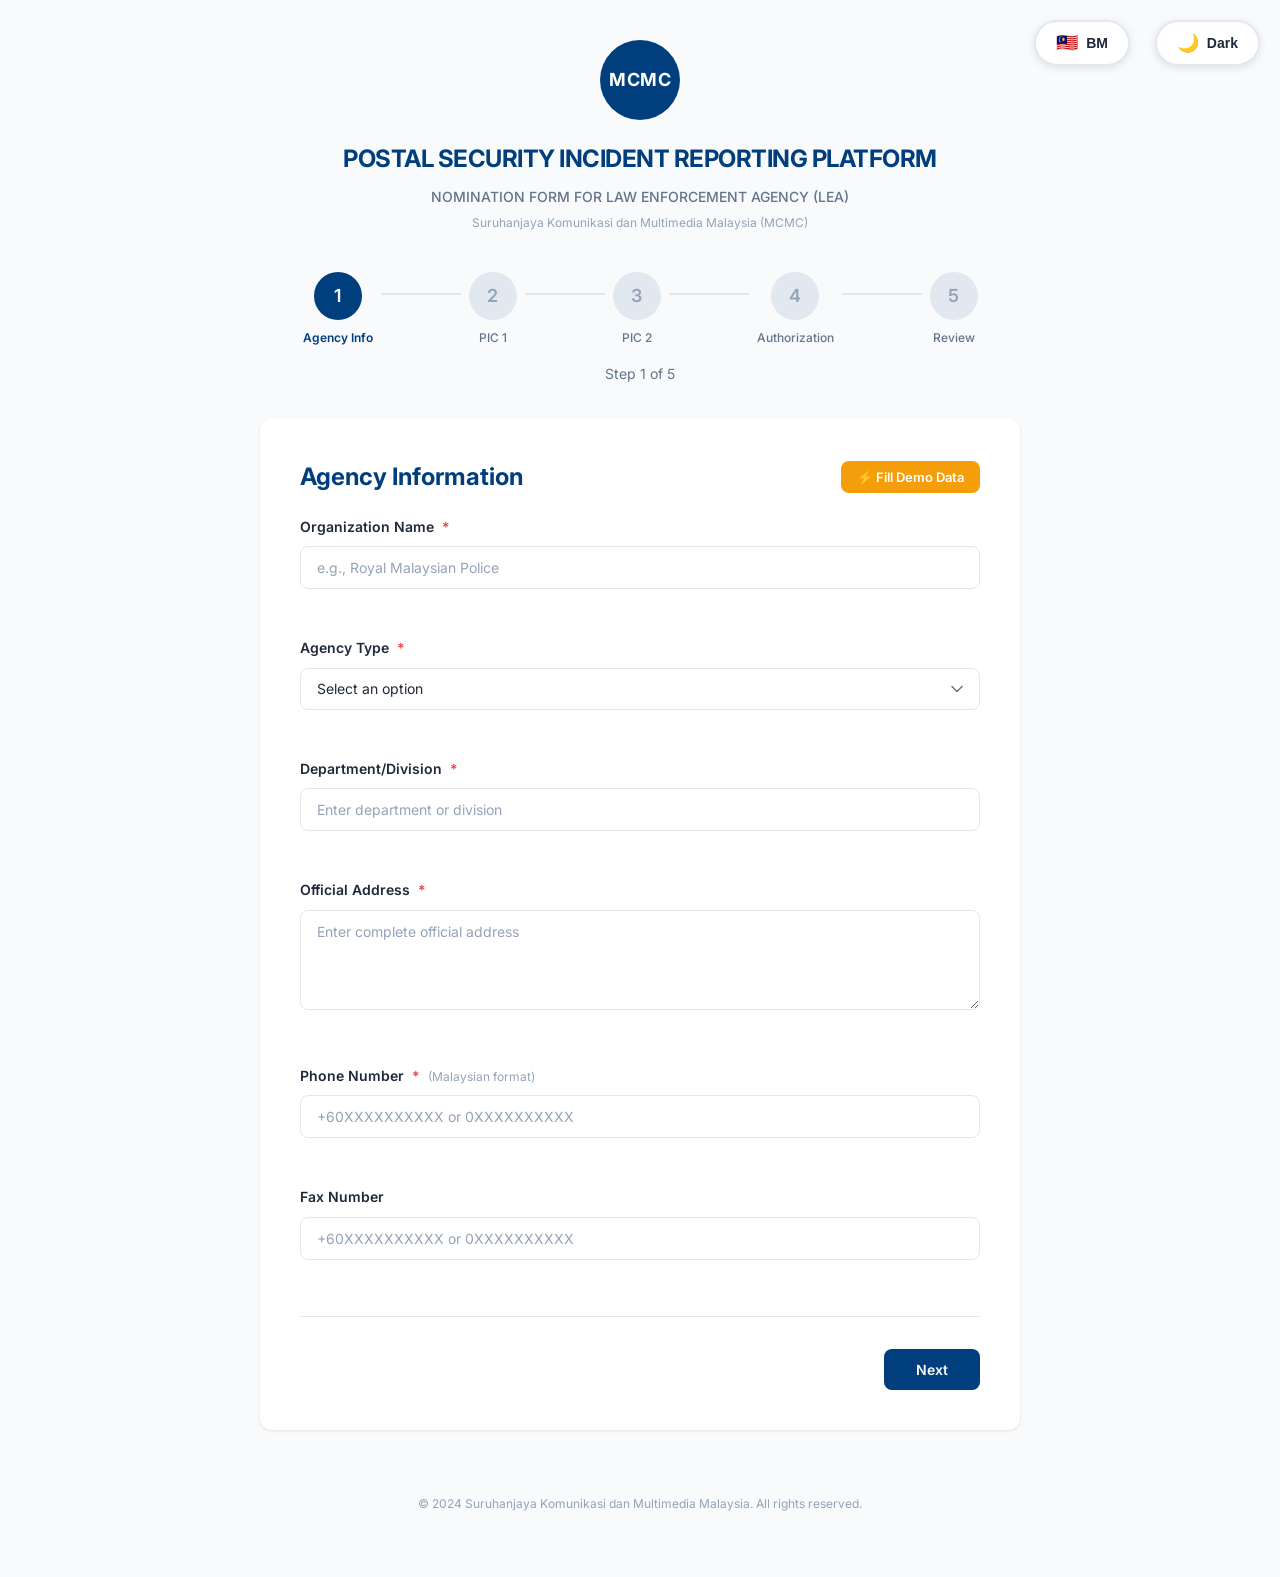
==== public/index.html @ 604d8a55 "Initial commit - LEA Nomination Form for MCMC" ====
<!DOCTYPE html>
<html lang="en">
<head>
    <meta charset="UTF-8">
    <meta name="viewport" content="width=device-width, initial-scale=1.0">
    <meta http-equiv="refresh" content="0; url=agency.html">
    <title>PSIRP LEA Nomination Form - MCMC</title>
    <link rel="stylesheet" href="css/nomination.css">
</head>
<body>
    <div style="display: flex; justify-content: center; align-items: center; height: 100vh; flex-direction: column;">
        <div style="width: 80px; height: 80px; background-color: #003E7E; color: white; border-radius: 50%; display: flex; align-items: center; justify-content: center; font-weight: 700; font-size: 18px; letter-spacing: 0.5px;">MCMC</div>
        <h1 style="margin-top: 20px; color: #003E7E;">Loading...</h1>
        <p>If you are not redirected automatically, <a href="agency.html" style="color: #003E7E; font-weight: 600;">click here</a>.</p>
    </div>
</body>
</html>
---- public/css/nomination.css ----
/* ===========================
   CSS Reset & Base Styles
   =========================== */
* {
    margin: 0;
    padding: 0;
    box-sizing: border-box;
}

:root {
    /* Light Mode Colors */
    --primary-blue: #003E7E;
    --primary-blue-dark: #002952;
    --secondary-blue: #F0F4F8;
    --success-green: #10B981;
    --warning-orange: #F59E0B;
    --error-red: #EF4444;
    --text-dark: #1E293B;
    --text-gray: #64748B;
    --text-light: #94A3B8;
    --border-gray: #E2E8F0;
    --bg-light: #F8FAFC;
    --white: #FFFFFF;
    --card-bg: #FFFFFF;
    --input-bg: #FFFFFF;
    --shadow: rgba(0, 0, 0, 0.1);
    --badge-bg: #FEF3C7;
    --info-box-bg: #EFF6FF;
}

[data-theme="dark"] {
    /* Dark Mode Colors */
    --primary-blue: #3B82F6;
    --primary-blue-dark: #2563EB;
    --secondary-blue: #1E293B;
    --success-green: #10B981;
    --warning-orange: #F59E0B;
    --error-red: #EF4444;
    --text-dark: #F1F5F9;
    --text-gray: #CBD5E1;
    --text-light: #94A3B8;
    --border-gray: #334155;
    --bg-light: #0F172A;
    --white: #1E293B;
    --card-bg: #1E293B;
    --input-bg: #0F172A;
    --shadow: rgba(0, 0, 0, 0.5);
    --badge-bg: #78350F;
    --info-box-bg: #1E3A5F;
}

body {
    font-family: 'Inter', -apple-system, BlinkMacSystemFont, 'Segoe UI', Roboto, Oxygen, Ubuntu, Cantarell, sans-serif;
    background-color: var(--bg-light);
    color: var(--text-dark);
    line-height: 1.6;
    font-size: 16px;
    transition: background-color 0.3s ease, color 0.3s ease;
}

/* ===========================
   Container & Layout
   =========================== */
.container {
    max-width: 800px;
    margin: 0 auto;
    padding: 40px 20px;
}

/* ===========================
   Header
   =========================== */
.header {
    text-align: center;
    margin-bottom: 40px;
}

.logo {
    margin-bottom: 20px;
    display: flex;
    align-items: center;
    justify-content: center;
}

.logo-circle {
    width: 80px;
    height: 80px;
    background-color: var(--primary-blue);
    color: var(--white);
    border-radius: 50%;
    display: inline-flex;
    align-items: center;
    justify-content: center;
    font-weight: 700;
    font-size: 18px;
    letter-spacing: 0.5px;
}

.main-title {
    font-size: 24px;
    font-weight: 700;
    color: var(--primary-blue);
    margin-bottom: 8px;
    letter-spacing: -0.5px;
}

.sub-title {
    font-size: 14px;
    color: var(--text-gray);
    margin-bottom: 4px;
    font-weight: 500;
}

.organization {
    font-size: 12px;
    color: var(--text-light);
}

/* ===========================
   Progress Stepper
   =========================== */
.progress-stepper {
    display: flex;
    align-items: center;
    justify-content: center;
    margin-bottom: 16px;
    padding: 0 20px;
}

.step {
    display: flex;
    flex-direction: column;
    align-items: center;
    position: relative;
}

.step-circle {
    width: 48px;
    height: 48px;
    border-radius: 50%;
    background-color: var(--border-gray);
    color: var(--text-light);
    display: flex;
    align-items: center;
    justify-content: center;
    font-weight: 600;
    font-size: 18px;
    transition: all 0.3s ease;
    z-index: 2;
}

.step.active .step-circle {
    background-color: var(--primary-blue);
    color: white;
}

.step.completed .step-circle {
    background-color: var(--success-green);
    color: white;
}

.step-label {
    font-size: 12px;
    color: var(--text-gray);
    margin-top: 8px;
    font-weight: 500;
}

.step.active .step-label {
    color: var(--primary-blue);
    font-weight: 600;
}

.step-line {
    width: 80px;
    height: 2px;
    background-color: var(--border-gray);
    margin: 0 8px;
    position: relative;
    top: -16px;
}

.step-line.completed {
    background-color: var(--success-green);
}

.step-counter {
    text-align: center;
    font-size: 14px;
    color: var(--text-gray);
    margin-bottom: 32px;
}

/* ===========================
   Form Card
   =========================== */
.main-content {
    margin-bottom: 40px;
}

.form-card {
    background-color: var(--card-bg);
    border-radius: 12px;
    padding: 40px;
    box-shadow: 0 1px 3px var(--shadow);
}

.form-title {
    font-size: 24px;
    font-weight: 700;
    color: var(--primary-blue);
    margin-bottom: 8px;
}

.form-subtitle {
    font-size: 14px;
    color: var(--text-gray);
    margin-bottom: 32px;
}

.optional-badge {
    display: inline-block;
    background-color: var(--badge-bg);
    color: var(--warning-orange);
    font-size: 12px;
    font-weight: 600;
    padding: 4px 12px;
    border-radius: 6px;
    margin-bottom: 24px;
}

/* ===========================
   Form Elements
   =========================== */
.nomination-form {
    width: 100%;
}

.form-group {
    margin-bottom: 24px;
}

.form-label {
    display: block;
    font-size: 14px;
    font-weight: 600;
    color: var(--text-dark);
    margin-bottom: 8px;
}

.required {
    color: var(--error-red);
    margin-left: 4px;
}

.hint-text {
    font-weight: 400;
    color: var(--text-light);
    font-size: 12px;
    margin-left: 4px;
}

.form-input,
.form-select,
.form-textarea {
    width: 100%;
    padding: 12px 16px;
    font-size: 14px;
    color: var(--text-dark);
    background-color: var(--input-bg);
    border: 1.5px solid var(--border-gray);
    border-radius: 8px;
    transition: all 0.2s ease;
    font-family: inherit;
}

.form-input:focus,
.form-select:focus,
.form-textarea:focus {
    outline: none;
    border-color: var(--primary-blue);
    box-shadow: 0 0 0 3px rgba(0, 62, 126, 0.1);
}

.form-input::placeholder,
.form-textarea::placeholder {
    color: var(--text-light);
}

.form-textarea {
    resize: vertical;
    min-height: 100px;
}

.form-select {
    cursor: pointer;
    appearance: none;
    background-image: url("data:image/svg+xml,%3Csvg width='12' height='8' viewBox='0 0 12 8' fill='none' xmlns='http://www.w3.org/2000/svg'%3E%3Cpath d='M1 1.5L6 6.5L11 1.5' stroke='%2364748B' stroke-width='1.5' stroke-linecap='round' stroke-linejoin='round'/%3E%3C/svg%3E");
    background-repeat: no-repeat;
    background-position: right 16px center;
    padding-right: 40px;
}

.error-message {
    display: block;
    color: var(--error-red);
    font-size: 12px;
    margin-top: 6px;
    min-height: 18px;
}

/* ===========================
   Checkbox
   =========================== */
.checkbox-container {
    display: flex;
    align-items: flex-start;
    cursor: pointer;
    user-select: none;
}

.checkbox-container input[type="checkbox"] {
    width: 20px;
    height: 20px;
    min-width: 20px;
    margin-right: 12px;
    margin-top: 2px;
    cursor: pointer;
    accent-color: var(--primary-blue);
}

.checkbox-label {
    font-size: 14px;
    color: var(--text-dark);
    line-height: 1.5;
}

.declaration-box {
    background-color: var(--secondary-blue);
    padding: 16px;
    border-radius: 8px;
    border-left: 4px solid var(--primary-blue);
}

/* ===========================
   File Upload
   =========================== */
.file-hint {
    font-size: 12px;
    color: var(--text-gray);
    margin-bottom: 8px;
}

.file-upload-area {
    border: 2px dashed var(--border-gray);
    border-radius: 8px;
    padding: 32px;
    text-align: center;
    cursor: pointer;
    transition: all 0.2s ease;
    position: relative;
    background-color: var(--bg-light);
}

.file-upload-area:hover {
    border-color: var(--primary-blue);
    background-color: #F0F4F8;
}

.file-upload-area.file-uploaded {
    border-color: var(--success-green);
    background-color: #F0FDF4;
}

.file-upload-content {
    pointer-events: none;
}

.upload-icon {
    margin-bottom: 12px;
}

.upload-text {
    font-size: 14px;
    color: var(--text-dark);
    font-weight: 500;
    margin-bottom: 4px;
}

.upload-specs {
    font-size: 12px;
    color: var(--text-light);
}

.file-input {
    position: absolute;
    top: 0;
    left: 0;
    width: 100%;
    height: 100%;
    opacity: 0;
    cursor: pointer;
}

.file-name {
    margin-top: 12px;
}

.file-info {
    display: flex;
    align-items: center;
    gap: 12px;
    background-color: var(--white);
    padding: 12px 16px;
    border-radius: 8px;
    border: 1px solid var(--border-gray);
}

.file-icon {
    font-size: 20px;
}

.remove-file {
    margin-left: auto;
    background: none;
    border: none;
    color: var(--text-light);
    font-size: 18px;
    cursor: pointer;
    padding: 4px 8px;
    transition: color 0.2s ease;
}

.remove-file:hover {
    color: var(--error-red);
}

/* ===========================
   Review Section
   =========================== */
.review-section {
    background-color: var(--bg-light);
    border-radius: 8px;
    padding: 24px;
    margin-bottom: 24px;
    border: 1px solid var(--border-gray);
}

.review-header {
    display: flex;
    justify-content: space-between;
    align-items: center;
    margin-bottom: 20px;
}

.review-title {
    font-size: 18px;
    font-weight: 700;
    color: var(--primary-blue);
}

.btn-edit {
    display: flex;
    align-items: center;
    gap: 6px;
    background: none;
    border: none;
    color: var(--primary-blue);
    font-size: 14px;
    font-weight: 600;
    cursor: pointer;
    padding: 8px 12px;
    border-radius: 6px;
    transition: all 0.2s ease;
}

.btn-edit:hover {
    background-color: rgba(0, 62, 126, 0.1);
}

.review-grid {
    display: grid;
    grid-template-columns: repeat(2, 1fr);
    gap: 20px;
}

.review-item {
    display: flex;
    flex-direction: column;
}

.review-item.full-width {
    grid-column: 1 / -1;
}

.review-label {
    font-size: 12px;
    color: var(--text-gray);
    font-weight: 500;
    margin-bottom: 4px;
}

.review-value {
    font-size: 14px;
    color: var(--text-dark);
    font-weight: 600;
}

.terms-section {
    margin-bottom: 20px;
}

/* ===========================
   Buttons
   =========================== */
.form-actions {
    display: flex;
    justify-content: space-between;
    gap: 16px;
    margin-top: 32px;
    padding-top: 32px;
    border-top: 1px solid var(--border-gray);
}

.btn {
    padding: 12px 32px;
    font-size: 14px;
    font-weight: 600;
    border-radius: 8px;
    border: none;
    cursor: pointer;
    transition: all 0.2s ease;
    display: inline-flex;
    align-items: center;
    gap: 8px;
    font-family: inherit;
}

.btn-primary {
    background-color: var(--primary-blue);
    color: var(--white);
    margin-left: auto;
}

.btn-primary:hover {
    background-color: var(--primary-blue-dark);
    transform: translateY(-1px);
    box-shadow: 0 4px 12px rgba(0, 62, 126, 0.3);
}

.btn-secondary {
    background-color: var(--white);
    color: var(--text-dark);
    border: 1.5px solid var(--border-gray);
}

.btn-secondary:hover {
    background-color: var(--bg-light);
    border-color: var(--text-gray);
}

/* ===========================
   Success Page
   =========================== */
.success-container {
    background-color: var(--card-bg);
    border-radius: 12px;
    padding: 60px 40px;
    box-shadow: 0 1px 3px var(--shadow);
    text-align: center;
}

.success-icon {
    margin-bottom: 24px;
}

.success-title {
    font-size: 28px;
    font-weight: 700;
    color: var(--text-dark);
    margin-bottom: 8px;
}

.success-subtitle {
    font-size: 14px;
    color: var(--text-gray);
    margin-bottom: 32px;
}

.reference-box {
    background-color: var(--bg-light);
    border: 2px solid var(--border-gray);
    border-radius: 12px;
    padding: 32px;
    margin-bottom: 32px;
}

.reference-label {
    font-size: 14px;
    color: var(--text-gray);
    font-weight: 500;
    margin-bottom: 8px;
}

.reference-number {
    font-size: 32px;
    font-weight: 700;
    color: var(--primary-blue);
    margin-bottom: 8px;
    letter-spacing: 1px;
}

.reference-note {
    font-size: 12px;
    color: var(--text-light);
}

.next-steps-box {
    background-color: var(--info-box-bg);
    border-left: 4px solid var(--primary-blue);
    border-radius: 8px;
    padding: 24px;
    margin-bottom: 32px;
    text-align: left;
}

.next-steps-title {
    font-size: 16px;
    font-weight: 700;
    color: var(--primary-blue);
    margin-bottom: 16px;
}

.next-steps-list {
    list-style: none;
    padding: 0;
}

.next-steps-list li {
    font-size: 14px;
    color: var(--text-dark);
    margin-bottom: 12px;
    padding-left: 24px;
    position: relative;
}

.next-steps-list li:before {
    content: "•";
    position: absolute;
    left: 8px;
    color: var(--primary-blue);
    font-weight: bold;
}

.success-actions {
    display: flex;
    justify-content: center;
    gap: 16px;
    margin-bottom: 32px;
}

.support-info {
    padding-top: 24px;
    border-top: 1px solid var(--border-gray);
}

.support-info p {
    font-size: 13px;
    color: var(--text-gray);
    margin-bottom: 4px;
}

.support-link {
    color: var(--primary-blue);
    text-decoration: none;
    font-weight: 600;
}

.support-link:hover {
    text-decoration: underline;
}

/* ===========================
   Theme Toggle
   =========================== */
.theme-toggle {
    position: fixed;
    top: 20px;
    right: 20px;
    z-index: 1000;
    background-color: var(--card-bg);
    border: 2px solid var(--border-gray);
    border-radius: 50px;
    padding: 10px 20px;
    cursor: pointer;
    display: flex;
    align-items: center;
    gap: 8px;
    font-size: 14px;
    font-weight: 600;
    color: var(--text-dark);
    box-shadow: 0 2px 8px var(--shadow);
    transition: all 0.3s ease;
}

.theme-toggle:hover {
    transform: translateY(-2px);
    box-shadow: 0 4px 12px var(--shadow);
}

.theme-toggle-icon {
    font-size: 18px;
}

/* ===========================
   Language Toggle
   =========================== */
.lang-toggle {
    position: fixed;
    top: 20px;
    right: 150px;
    z-index: 1000;
    background-color: var(--card-bg);
    border: 2px solid var(--border-gray);
    border-radius: 50px;
    padding: 10px 20px;
    cursor: pointer;
    display: flex;
    align-items: center;
    gap: 8px;
    font-size: 14px;
    font-weight: 600;
    color: var(--text-dark);
    box-shadow: 0 2px 8px var(--shadow);
    transition: all 0.3s ease;
}

.lang-toggle:hover {
    transform: translateY(-2px);
    box-shadow: 0 4px 12px var(--shadow);
}

.lang-toggle-flag {
    font-size: 18px;
}

/* ===========================
   Footer
   =========================== */
.footer {
    text-align: center;
    padding: 24px 0;
    color: var(--text-light);
    font-size: 12px;
}

/* ===========================
   Responsive Design
   =========================== */
@media (max-width: 768px) {
    .container {
        padding: 20px 16px;
    }
    
    .form-card,
    .success-container {
        padding: 24px 20px;
    }
    
    .main-title {
        font-size: 20px;
    }
    
    .progress-stepper {
        padding: 0;
    }
    
    .step-line {
        width: 40px;
        margin: 0 4px;
    }
    
    .step-label {
        font-size: 10px;
    }
    
    .review-grid {
        grid-template-columns: 1fr;
    }
    
    .form-actions,
    .success-actions {
        flex-direction: column;
    }
    
    .btn-primary {
        margin-left: 0;
    }
    
    .reference-number {
        font-size: 24px;
    }
}

@media (max-width: 480px) {
    .step-circle {
        width: 40px;
        height: 40px;
        font-size: 16px;
    }
    
    .step-line {
        width: 30px;
    }
    
    .form-title {
        font-size: 20px;
    }
    
    .success-title {
        font-size: 24px;
    }
}
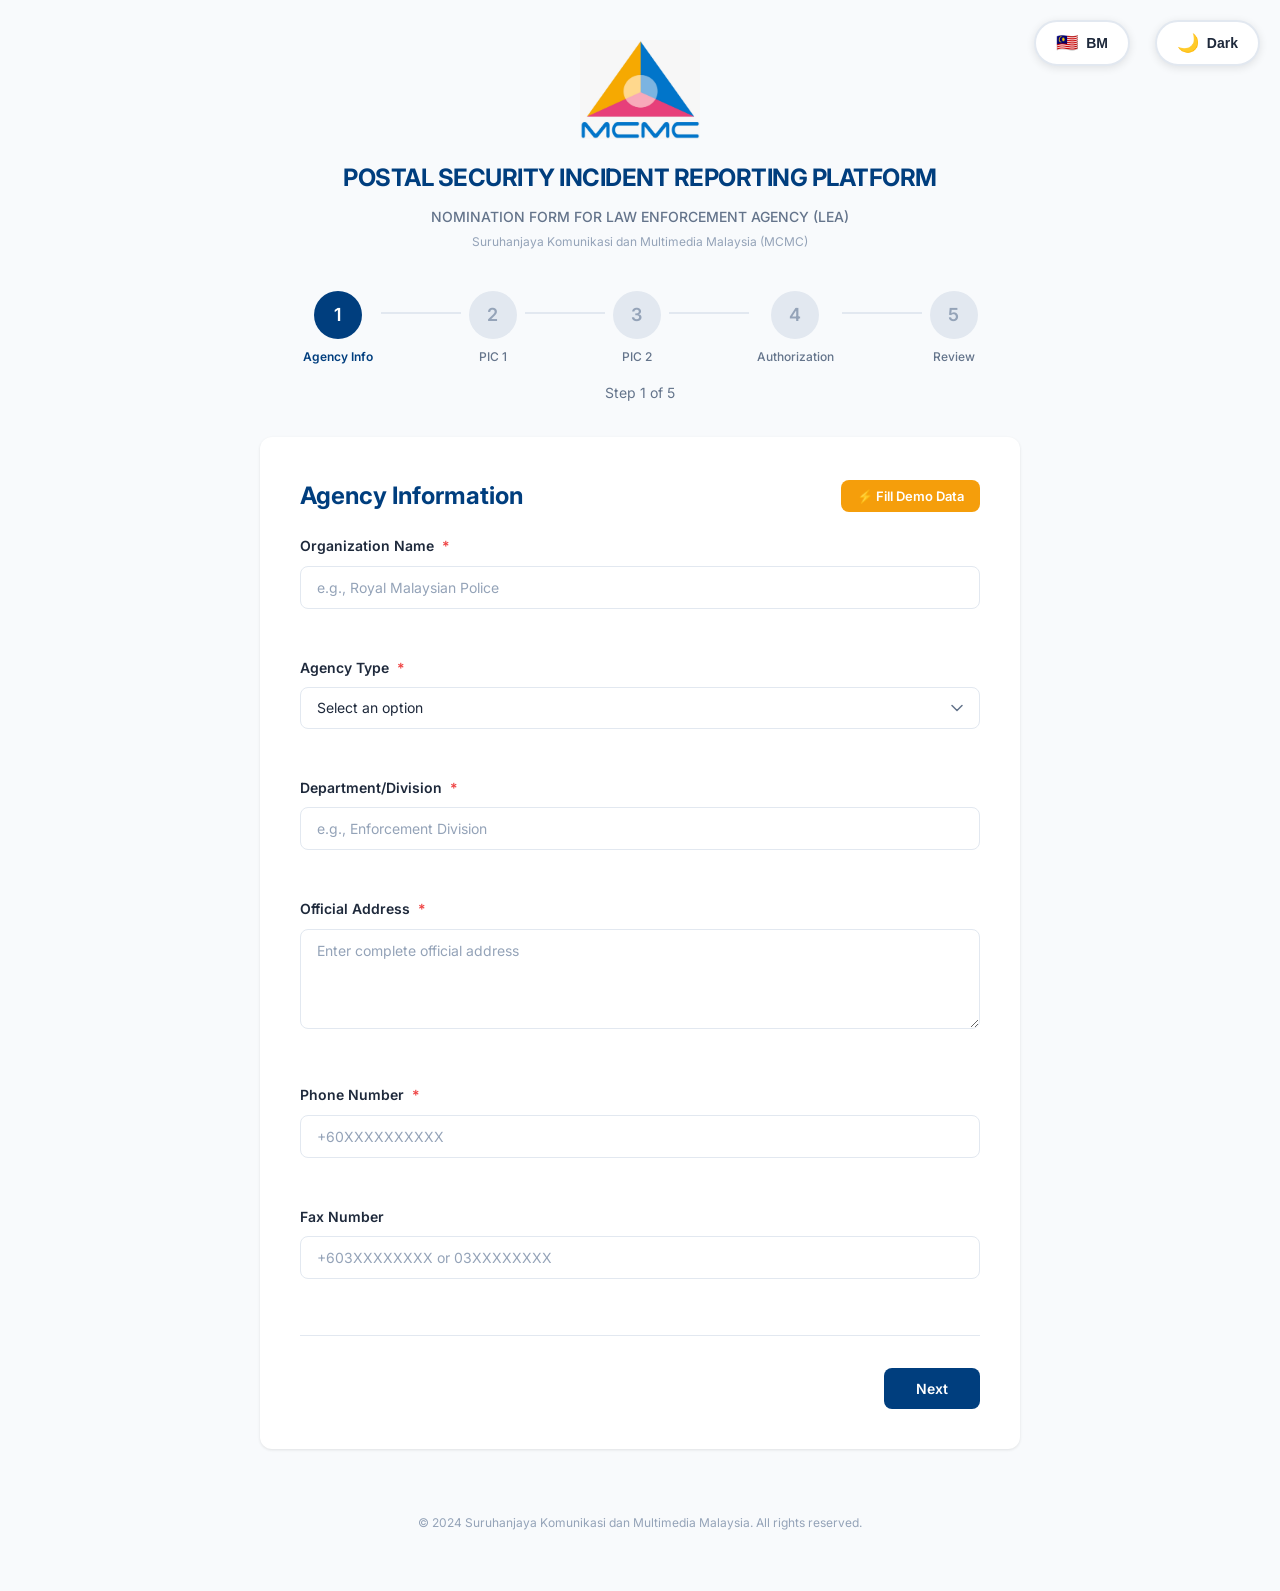
==== commit 6b569f0c: "Replace blue circle with official MCMC logo" ====
--- a/public/index.html
+++ b/public/index.html
@@ -9,7 +9,7 @@
 </head>
 <body>
     <div style="display: flex; justify-content: center; align-items: center; height: 100vh; flex-direction: column;">
-        <div style="width: 80px; height: 80px; background-color: #003E7E; color: white; border-radius: 50%; display: flex; align-items: center; justify-content: center; font-weight: 700; font-size: 18px; letter-spacing: 0.5px;">MCMC</div>
+        <img src="images/mcmc-logo.png" alt="MCMC Logo" style="width: 120px; height: auto;">
         <h1 style="margin-top: 20px; color: #003E7E;">Loading...</h1>
         <p>If you are not redirected automatically, <a href="agency.html" style="color: #003E7E; font-weight: 600;">click here</a>.</p>
     </div>
--- a/public/css/nomination.css
+++ b/public/css/nomination.css
@@ -96,6 +96,12 @@
     letter-spacing: 0.5px;
 }
 
+.logo-image {
+    width: 120px;
+    height: auto;
+    display: inline-block;
+}
+
 .main-title {
     font-size: 24px;
     font-weight: 700;
